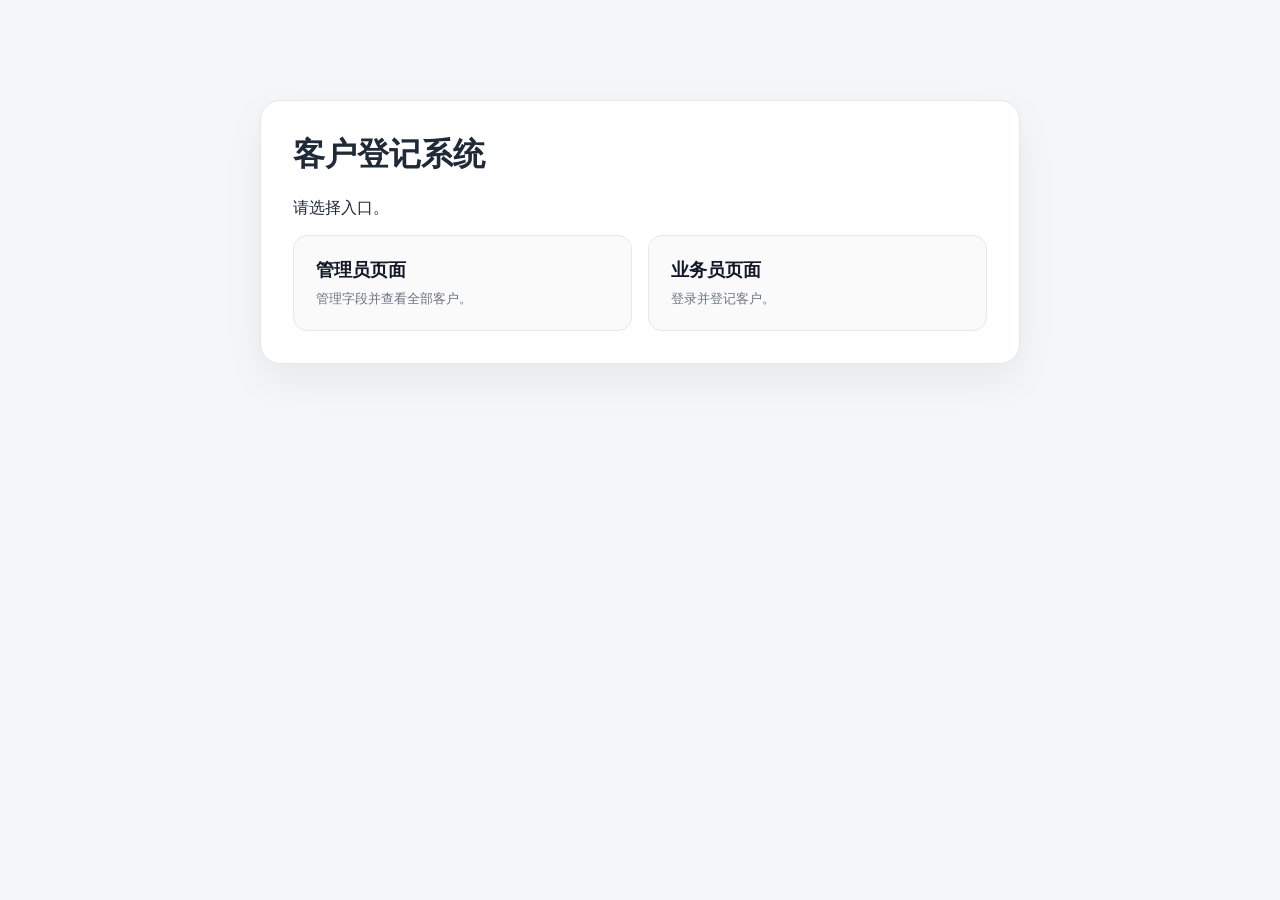
==== index.html @ ab311eb4 "Initialize GitHub Pages" ====
<!doctype html><html lang="zh-CN"><head><meta charset="utf-8"><meta name="viewport" content="width=device-width,initial-scale=1"><title>客户登记系统</title><style>body{font-family:Arial,"Microsoft YaHei";background:#f5f6f8;margin:0;color:#1f2937}.wrap{max-width:760px;margin:80px auto;padding:20px}.box{background:#fff;border:1px solid #e5e7eb;border-radius:20px;padding:32px;box-shadow:0 16px 40px rgba(0,0,0,.06)}h1{margin-top:0}.grid{display:grid;grid-template-columns:1fr 1fr;gap:16px}.card{display:block;text-decoration:none;color:#111827;border:1px solid #e5e7eb;border-radius:14px;padding:22px;background:#fafafa}.card b{font-size:18px}.card span{display:block;color:#6b7280;font-size:13px;margin-top:8px}@media(max-width:640px){.grid{grid-template-columns:1fr}}</style></head><body><div class="wrap"><div class="box"><h1>客户登记系统</h1><p>请选择入口。</p><div class="grid"><a class="card" href="./admin.html"><b>管理员页面</b><span>管理字段并查看全部客户。</span></a><a class="card" href="./sales.html"><b>业务员页面</b><span>登录并登记客户。</span></a></div></div></div></body></html>
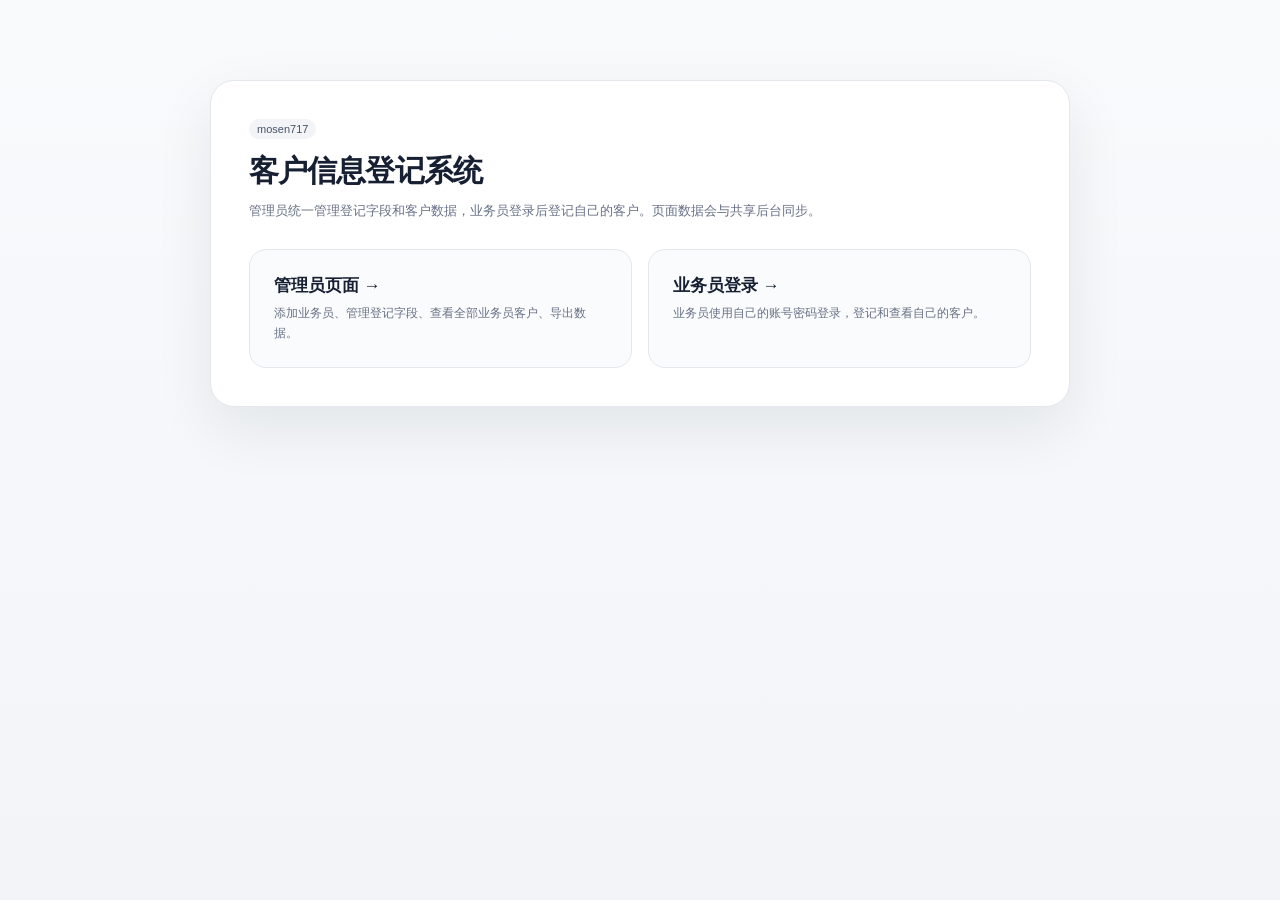
==== commit 6d197e8b: "Add files via upload" ====
--- a/index.html
+++ b/index.html
@@ -1 +1,3 @@
-<!doctype html><html lang="zh-CN"><head><meta charset="utf-8"><meta name="viewport" content="width=device-width,initial-scale=1"><title>客户登记系统</title><style>body{font-family:Arial,"Microsoft YaHei";background:#f5f6f8;margin:0;color:#1f2937}.wrap{max-width:760px;margin:80px auto;padding:20px}.box{background:#fff;border:1px solid #e5e7eb;border-radius:20px;padding:32px;box-shadow:0 16px 40px rgba(0,0,0,.06)}h1{margin-top:0}.grid{display:grid;grid-template-columns:1fr 1fr;gap:16px}.card{display:block;text-decoration:none;color:#111827;border:1px solid #e5e7eb;border-radius:14px;padding:22px;background:#fafafa}.card b{font-size:18px}.card span{display:block;color:#6b7280;font-size:13px;margin-top:8px}@media(max-width:640px){.grid{grid-template-columns:1fr}}</style></head><body><div class="wrap"><div class="box"><h1>客户登记系统</h1><p>请选择入口。</p><div class="grid"><a class="card" href="./admin.html"><b>管理员页面</b><span>管理字段并查看全部客户。</span></a><a class="card" href="./sales.html"><b>业务员页面</b><span>登录并登记客户。</span></a></div></div></div></body></html>+<!doctype html><html lang="zh-CN"><head><meta charset="utf-8"><meta name="viewport" content="width=device-width,initial-scale=1"><title>客户登记系统</title><link rel="stylesheet" href="./style.css"></head><body>
+<div class="hero"><div class="hero-card"><div class="pill">mosen717</div><h1 style="margin-top:12px">客户信息登记系统</h1><div class="muted">管理员统一管理登记字段和客户数据，业务员登录后登记自己的客户。页面数据会与共享后台同步。</div><div class="entry-grid"><a class="entry" href="./admin.html"><div class="title">管理员页面 →</div><div class="desc">添加业务员、管理登记字段、查看全部业务员客户、导出数据。</div></a><a class="entry" href="./login.html"><div class="title">业务员登录 →</div><div class="desc">业务员使用自己的账号密码登录，登记和查看自己的客户。</div></a></div></div></div>
+</body></html>
--- a/style.css
+++ b/style.css
@@ -0,0 +1,4 @@
+:root{--bg:#f4f6f9;--panel:#fff;--text:#172033;--muted:#667085;--line:#e4e7ec;--dark:#111827;--dark2:#263244;--ok:#067647;--okbg:#ecfdf3;--danger:#b42318;--dangerbg:#fef3f2;--warn:#b54708;--warnbg:#fffaeb;--blue:#175cd3;--bluebg:#eff8ff}
+*{box-sizing:border-box}html,body{min-height:100%}body{margin:0;background:linear-gradient(180deg,#f8fafc,#f2f4f7);color:var(--text);font-family:Inter,"Segoe UI","Microsoft YaHei",Arial,sans-serif}.hidden,[hidden]{display:none!important}
+a{color:inherit}.topbar{height:66px;background:rgba(255,255,255,.94);backdrop-filter:blur(10px);border-bottom:1px solid var(--line);display:flex;align-items:center;justify-content:space-between;padding:0 24px;position:sticky;top:0;z-index:20}.brand{font-weight:850;letter-spacing:-.02em}.subbrand{font-size:11px;color:var(--muted);margin-top:3px}.shell{max-width:1280px;margin:0 auto;padding:24px}.card{background:var(--panel);border:1px solid var(--line);border-radius:18px;padding:20px;box-shadow:0 8px 28px rgba(16,24,40,.045);margin-bottom:18px}.hero{max-width:900px;margin:80px auto;padding:0 20px}.hero-card{background:#fff;border:1px solid var(--line);border-radius:24px;padding:38px;box-shadow:0 22px 60px rgba(16,24,40,.08)}h1{font-size:30px;letter-spacing:-.03em;margin:0 0 8px}h2{font-size:18px;margin:0 0 16px}h3{font-size:14px;margin:0 0 12px}.muted{color:var(--muted);font-size:13px;line-height:1.65}.grid{display:grid;grid-template-columns:repeat(2,minmax(0,1fr));gap:12px}.grid3{display:grid;grid-template-columns:repeat(3,minmax(0,1fr));gap:12px}.entry-grid{display:grid;grid-template-columns:1fr 1fr;gap:16px;margin-top:28px}.entry{display:block;text-decoration:none;border:1px solid var(--line);border-radius:17px;padding:24px;background:#fafbfc;transition:.16s}.entry:hover{transform:translateY(-2px);box-shadow:0 12px 30px rgba(16,24,40,.08);border-color:#d0d5dd}.entry .title{font-weight:800;font-size:17px}.entry .desc{color:var(--muted);font-size:12px;line-height:1.6;margin-top:7px}.field{display:flex;flex-direction:column;gap:6px}.field label{font-size:12px;color:#475467;font-weight:700}.field input,.field select,.field textarea{width:100%;border:1px solid var(--line);border-radius:11px;padding:11px 12px;background:#fff;color:var(--text);font-size:14px;outline:none}.field textarea{min-height:92px;resize:vertical}.field input:focus,.field select:focus,.field textarea:focus{border-color:#98a2b3;box-shadow:0 0 0 3px rgba(16,24,40,.055)}.req{color:#d92d20}.row{display:flex;align-items:center;gap:9px;flex-wrap:wrap}.spacer{flex:1}.btn{appearance:none;border:0;border-radius:11px;padding:10px 14px;font-weight:750;font-size:13px;cursor:pointer;text-decoration:none;display:inline-flex;align-items:center;justify-content:center;gap:6px}.btn:hover{filter:brightness(.98)}.btn:disabled{opacity:.55;cursor:not-allowed}.btn.primary{background:var(--dark);color:#fff}.btn.primary:hover{background:var(--dark2)}.btn.soft{background:#f2f4f7;color:#344054}.btn.blue{background:var(--blue);color:#fff}.btn.danger{background:var(--dangerbg);color:var(--danger)}.btn.ok{background:var(--okbg);color:var(--ok)}.notice{padding:10px 12px;border-radius:10px;background:#f8fafc;color:#667085;font-size:12px;margin-top:12px;line-height:1.5}.notice.ok{background:var(--okbg);color:var(--ok)}.notice.err{background:var(--dangerbg);color:var(--danger)}.notice.warn{background:var(--warnbg);color:var(--warn)}.pill{display:inline-flex;padding:4px 8px;border-radius:999px;background:#f2f4f7;color:#475467;font-size:11px}.table-wrap{overflow:auto;border:1px solid var(--line);border-radius:13px}table{border-collapse:collapse;width:100%;min-width:760px;background:#fff}th,td{padding:11px 12px;border-bottom:1px solid #eef1f4;text-align:left;font-size:12px;vertical-align:top}th{background:#f8fafc;color:#475467;font-weight:750;position:sticky;top:0}tr:last-child td{border-bottom:0}.login-wrap{min-height:100vh;display:grid;place-items:center;padding:20px}.login-box{width:min(450px,100%);background:#fff;border:1px solid var(--line);border-radius:22px;padding:28px;box-shadow:0 24px 65px rgba(16,24,40,.11)}.login-box h1{font-size:24px}.divider{display:flex;align-items:center;gap:12px;color:#98a2b3;font-size:11px;margin:18px 0}.divider:before,.divider:after{content:"";height:1px;background:var(--line);flex:1}.stats{display:grid;grid-template-columns:repeat(3,1fr);gap:12px;margin-bottom:18px}.stat{background:#fff;border:1px solid var(--line);border-radius:16px;padding:18px}.stat .n{font-weight:850;font-size:24px}.stat .l{color:var(--muted);font-size:11px;margin-top:4px}.search{min-width:240px;border:1px solid var(--line);border-radius:11px;padding:10px 12px;outline:none}.empty{text-align:center;padding:34px;color:#98a2b3;font-size:13px}.section-title{display:flex;align-items:center;gap:10px;margin-bottom:16px}.section-title h2{margin:0}.dot{width:8px;height:8px;border-radius:50%;background:#111827}.small{font-size:11px;color:var(--muted)}.modal{position:fixed;inset:0;background:rgba(15,23,42,.42);display:grid;place-items:center;padding:18px;z-index:50}.modal-card{width:min(620px,100%);max-height:90vh;overflow:auto;background:#fff;border-radius:18px;padding:22px;box-shadow:0 30px 80px rgba(15,23,42,.2)}
+@media(max-width:760px){.shell{padding:14px}.topbar{padding:0 14px}.grid,.grid3,.entry-grid,.stats{grid-template-columns:1fr}.hero{margin:35px auto}.hero-card{padding:24px}.search{width:100%;min-width:0}.topbar .hide-mobile{display:none}}
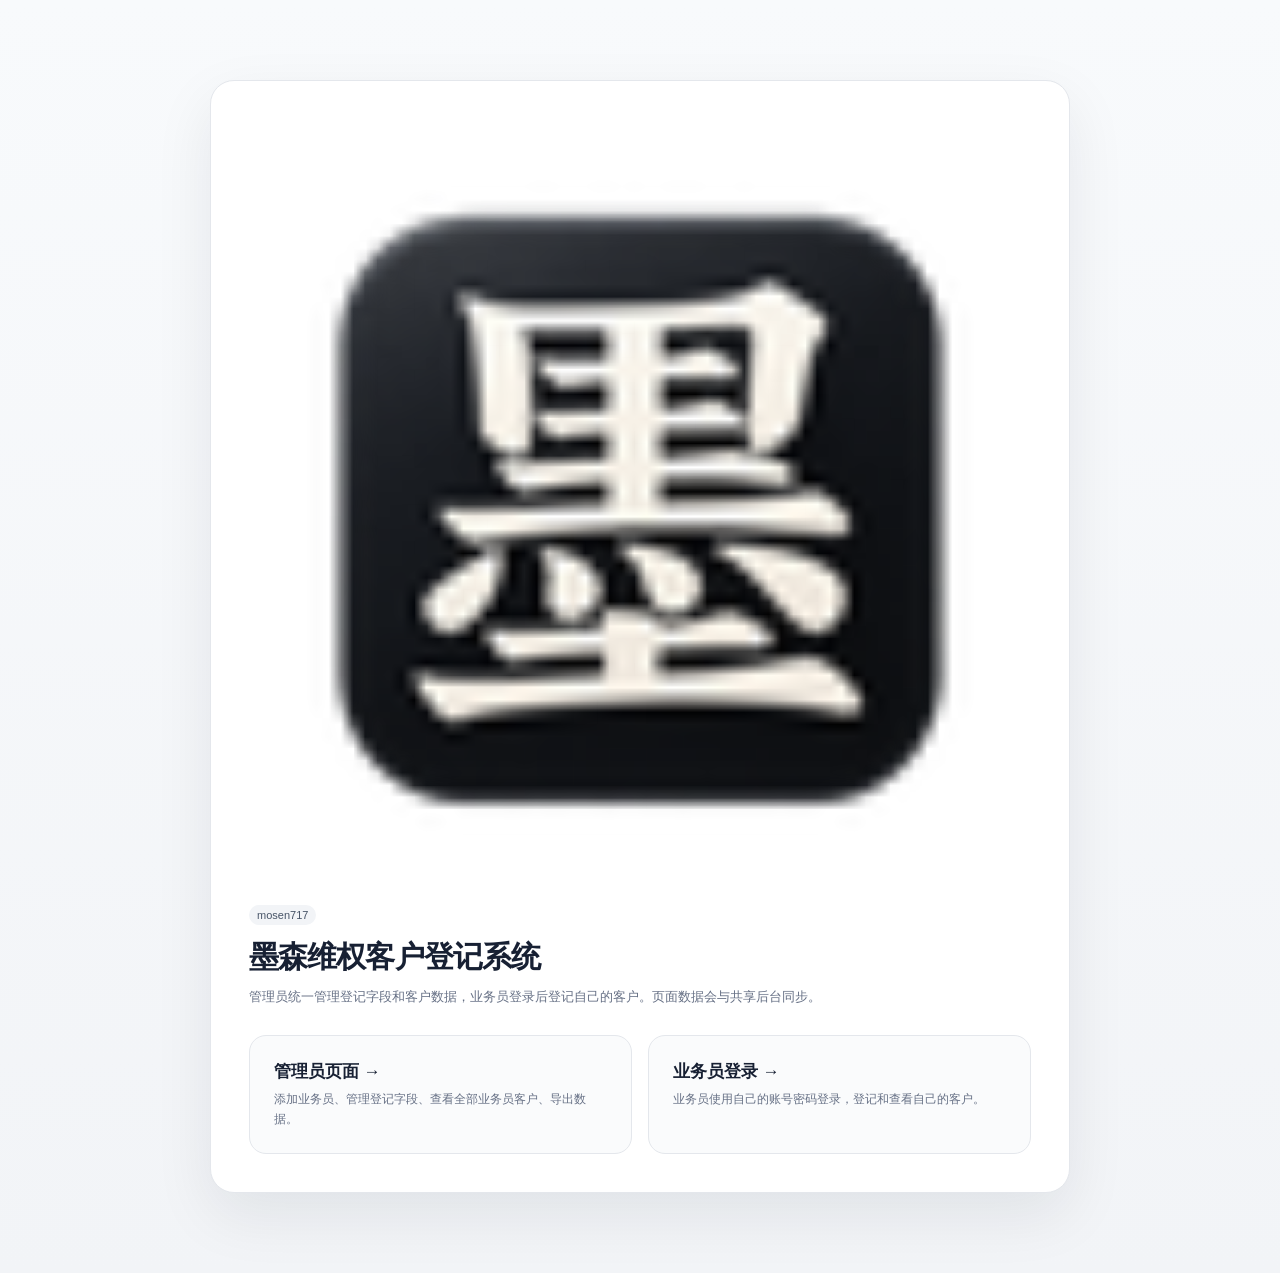
==== commit e4156887: "Add Mosen logo and favicon to home page" ====
--- a/index.html
+++ b/index.html
@@ -1,3 +1,3 @@
-<!doctype html><html lang="zh-CN"><head><meta charset="utf-8"><meta name="viewport" content="width=device-width,initial-scale=1"><title>客户登记系统</title><link rel="stylesheet" href="./style.css"></head><body>
-<div class="hero"><div class="hero-card"><div class="pill">mosen717</div><h1 style="margin-top:12px">客户信息登记系统</h1><div class="muted">管理员统一管理登记字段和客户数据，业务员登录后登记自己的客户。页面数据会与共享后台同步。</div><div class="entry-grid"><a class="entry" href="./admin.html"><div class="title">管理员页面 →</div><div class="desc">添加业务员、管理登记字段、查看全部业务员客户、导出数据。</div></a><a class="entry" href="./login.html"><div class="title">业务员登录 →</div><div class="desc">业务员使用自己的账号密码登录，登记和查看自己的客户。</div></a></div></div></div>
+<!doctype html><html lang="zh-CN"><head><meta charset="utf-8"><meta name="viewport" content="width=device-width,initial-scale=1"><title>墨森维权客户登记系统</title><link rel="icon" type="image/svg+xml" href="./mosen-logo.svg?v=20260926-18"><link rel="stylesheet" href="./style.css?v=20260926-18"></head><body>
+<div class="hero"><div class="hero-card"><img class="login-brand-logo" src="./mosen-logo.svg?v=20260926-18" alt="墨森"><div class="pill">mosen717</div><h1 style="margin-top:12px">墨森维权客户登记系统</h1><div class="muted">管理员统一管理登记字段和客户数据，业务员登录后登记自己的客户。页面数据会与共享后台同步。</div><div class="entry-grid"><a class="entry" href="./admin.html"><div class="title">管理员页面 →</div><div class="desc">添加业务员、管理登记字段、查看全部业务员客户、导出数据。</div></a><a class="entry" href="./login.html"><div class="title">业务员登录 →</div><div class="desc">业务员使用自己的账号密码登录，登记和查看自己的客户。</div></a></div></div></div>
 </body></html>
--- a/style.css
+++ b/style.css
@@ -2,3 +2,245 @@
 *{box-sizing:border-box}html,body{min-height:100%}body{margin:0;background:linear-gradient(180deg,#f8fafc,#f2f4f7);color:var(--text);font-family:Inter,"Segoe UI","Microsoft YaHei",Arial,sans-serif}.hidden,[hidden]{display:none!important}
 a{color:inherit}.topbar{height:66px;background:rgba(255,255,255,.94);backdrop-filter:blur(10px);border-bottom:1px solid var(--line);display:flex;align-items:center;justify-content:space-between;padding:0 24px;position:sticky;top:0;z-index:20}.brand{font-weight:850;letter-spacing:-.02em}.subbrand{font-size:11px;color:var(--muted);margin-top:3px}.shell{max-width:1280px;margin:0 auto;padding:24px}.card{background:var(--panel);border:1px solid var(--line);border-radius:18px;padding:20px;box-shadow:0 8px 28px rgba(16,24,40,.045);margin-bottom:18px}.hero{max-width:900px;margin:80px auto;padding:0 20px}.hero-card{background:#fff;border:1px solid var(--line);border-radius:24px;padding:38px;box-shadow:0 22px 60px rgba(16,24,40,.08)}h1{font-size:30px;letter-spacing:-.03em;margin:0 0 8px}h2{font-size:18px;margin:0 0 16px}h3{font-size:14px;margin:0 0 12px}.muted{color:var(--muted);font-size:13px;line-height:1.65}.grid{display:grid;grid-template-columns:repeat(2,minmax(0,1fr));gap:12px}.grid3{display:grid;grid-template-columns:repeat(3,minmax(0,1fr));gap:12px}.entry-grid{display:grid;grid-template-columns:1fr 1fr;gap:16px;margin-top:28px}.entry{display:block;text-decoration:none;border:1px solid var(--line);border-radius:17px;padding:24px;background:#fafbfc;transition:.16s}.entry:hover{transform:translateY(-2px);box-shadow:0 12px 30px rgba(16,24,40,.08);border-color:#d0d5dd}.entry .title{font-weight:800;font-size:17px}.entry .desc{color:var(--muted);font-size:12px;line-height:1.6;margin-top:7px}.field{display:flex;flex-direction:column;gap:6px}.field label{font-size:12px;color:#475467;font-weight:700}.field input,.field select,.field textarea{width:100%;border:1px solid var(--line);border-radius:11px;padding:11px 12px;background:#fff;color:var(--text);font-size:14px;outline:none}.field textarea{min-height:92px;resize:vertical}.field input:focus,.field select:focus,.field textarea:focus{border-color:#98a2b3;box-shadow:0 0 0 3px rgba(16,24,40,.055)}.req{color:#d92d20}.row{display:flex;align-items:center;gap:9px;flex-wrap:wrap}.spacer{flex:1}.btn{appearance:none;border:0;border-radius:11px;padding:10px 14px;font-weight:750;font-size:13px;cursor:pointer;text-decoration:none;display:inline-flex;align-items:center;justify-content:center;gap:6px}.btn:hover{filter:brightness(.98)}.btn:disabled{opacity:.55;cursor:not-allowed}.btn.primary{background:var(--dark);color:#fff}.btn.primary:hover{background:var(--dark2)}.btn.soft{background:#f2f4f7;color:#344054}.btn.blue{background:var(--blue);color:#fff}.btn.danger{background:var(--dangerbg);color:var(--danger)}.btn.ok{background:var(--okbg);color:var(--ok)}.notice{padding:10px 12px;border-radius:10px;background:#f8fafc;color:#667085;font-size:12px;margin-top:12px;line-height:1.5}.notice.ok{background:var(--okbg);color:var(--ok)}.notice.err{background:var(--dangerbg);color:var(--danger)}.notice.warn{background:var(--warnbg);color:var(--warn)}.pill{display:inline-flex;padding:4px 8px;border-radius:999px;background:#f2f4f7;color:#475467;font-size:11px}.table-wrap{overflow:auto;border:1px solid var(--line);border-radius:13px}table{border-collapse:collapse;width:100%;min-width:760px;background:#fff}th,td{padding:11px 12px;border-bottom:1px solid #eef1f4;text-align:left;font-size:12px;vertical-align:top}th{background:#f8fafc;color:#475467;font-weight:750;position:sticky;top:0}tr:last-child td{border-bottom:0}.login-wrap{min-height:100vh;display:grid;place-items:center;padding:20px}.login-box{width:min(450px,100%);background:#fff;border:1px solid var(--line);border-radius:22px;padding:28px;box-shadow:0 24px 65px rgba(16,24,40,.11)}.login-box h1{font-size:24px}.divider{display:flex;align-items:center;gap:12px;color:#98a2b3;font-size:11px;margin:18px 0}.divider:before,.divider:after{content:"";height:1px;background:var(--line);flex:1}.stats{display:grid;grid-template-columns:repeat(3,1fr);gap:12px;margin-bottom:18px}.stat{background:#fff;border:1px solid var(--line);border-radius:16px;padding:18px}.stat .n{font-weight:850;font-size:24px}.stat .l{color:var(--muted);font-size:11px;margin-top:4px}.search{min-width:240px;border:1px solid var(--line);border-radius:11px;padding:10px 12px;outline:none}.empty{text-align:center;padding:34px;color:#98a2b3;font-size:13px}.section-title{display:flex;align-items:center;gap:10px;margin-bottom:16px}.section-title h2{margin:0}.dot{width:8px;height:8px;border-radius:50%;background:#111827}.small{font-size:11px;color:var(--muted)}.modal{position:fixed;inset:0;background:rgba(15,23,42,.42);display:grid;place-items:center;padding:18px;z-index:50}.modal-card{width:min(620px,100%);max-height:90vh;overflow:auto;background:#fff;border-radius:18px;padding:22px;box-shadow:0 30px 80px rgba(15,23,42,.2)}
 @media(max-width:760px){.shell{padding:14px}.topbar{padding:0 14px}.grid,.grid3,.entry-grid,.stats{grid-template-columns:1fr}.hero{margin:35px auto}.hero-card{padding:24px}.search{width:100%;min-width:0}.topbar .hide-mobile{display:none}}
+
+.admin-shell{max-width:1480px;display:grid;grid-template-columns:238px minmax(0,1fr);gap:18px;align-items:start}
+.admin-sidebar{position:sticky;top:90px}.sidebar-card{background:#fff;border:1px solid var(--line);border-radius:18px;padding:12px;box-shadow:0 8px 28px rgba(16,24,40,.045)}
+.sidebar-section-title{font-size:10px;letter-spacing:.08em;text-transform:uppercase;color:#98a2b3;font-weight:800;padding:8px 10px 6px}
+.sidebar-divider{height:1px;background:#eef1f4;margin:10px 6px}
+.sidebar-item{width:100%;border:0;background:transparent;color:#475467;display:flex;align-items:center;gap:10px;padding:10px 11px;border-radius:11px;cursor:pointer;text-align:left;margin:2px 0;transition:.14s}
+.sidebar-item:hover{background:#f8fafc;color:#172033}.sidebar-item.active{background:#f2f4f7;color:#111827;box-shadow:inset 3px 0 0 #111827}
+.sidebar-icon{width:24px;height:24px;border-radius:8px;background:#f2f4f7;display:grid;place-items:center;font-size:12px;color:#667085;flex:0 0 24px}
+.sidebar-item.active .sidebar-icon{background:#111827;color:#fff}
+.sidebar-avatar{width:26px;height:26px;border-radius:9px;background:#eef2f6;display:grid;place-items:center;font-size:11px;font-weight:850;color:#475467;flex:0 0 26px}
+.sidebar-item.active .sidebar-avatar{background:#111827;color:#fff}
+.sidebar-text{min-width:0;flex:1;font-size:12px;font-weight:750;white-space:nowrap;overflow:hidden;text-overflow:ellipsis}
+.sidebar-text b{display:block;font-size:12px;white-space:nowrap;overflow:hidden;text-overflow:ellipsis}.sidebar-text small{display:block;font-size:10px;color:#98a2b3;font-weight:500;margin-top:1px;white-space:nowrap;overflow:hidden;text-overflow:ellipsis}
+.sidebar-count{min-width:24px;height:22px;padding:0 7px;border-radius:999px;background:#f2f4f7;color:#667085;display:inline-flex;align-items:center;justify-content:center;font-size:10px;font-weight:800}
+.sidebar-item.active .sidebar-count{background:#fff;color:#111827}
+.rep-customer-nav{max-height:420px;overflow:auto;padding-right:2px}.admin-main{min-width:0}
+.field-sort-list{border:1px solid var(--line);border-radius:13px;overflow:hidden;background:#fff}
+.field-sort-row{display:grid;grid-template-columns:42px minmax(180px,1fr) 90px auto;align-items:center;gap:12px;padding:12px;border-bottom:1px solid #eef1f4;background:#fff;transition:.12s}
+.field-sort-row:last-child{border-bottom:0}.field-sort-row.dragging{opacity:.45}.field-sort-row.drag-over{box-shadow:inset 0 3px 0 #111827}
+.drag-handle{font-size:20px;color:#98a2b3;cursor:grab;user-select:none;text-align:center}.drag-handle:active{cursor:grabbing}
+.field-sort-name{display:flex;flex-direction:column;gap:3px}.field-sort-name span{font-size:11px;color:#667085}.field-sort-order{font-size:11px;color:#667085}.nowrap{flex-wrap:nowrap}
+@media(max-width:900px){.admin-shell{grid-template-columns:1fr}.admin-sidebar{position:static}.sidebar-card{display:flex;gap:6px;overflow:auto;align-items:center}.sidebar-section-title,.sidebar-divider{display:none}.rep-customer-nav{display:flex;gap:6px;overflow:visible;max-height:none}.sidebar-item{width:auto;min-width:max-content;margin:0}.sidebar-text small{display:none}.sidebar-item.active{box-shadow:none;background:#111827;color:#fff}.sidebar-item.active .sidebar-count{background:#fff;color:#111827}}
+@media(max-width:760px){.field-sort-row{grid-template-columns:34px 1fr}.field-sort-order{display:none}.field-sort-row>.row{grid-column:2}}
+
+.preview-wrap{position:relative;display:inline-flex}.eye-btn{width:34px;height:34px;border:0;border-radius:10px;background:#f2f4f7;color:#475467;font-size:15px;cursor:pointer;display:grid;place-items:center}.eye-btn:hover{background:#e9edf3;color:#111827}
+.customer-preview{display:none;position:absolute;right:0;bottom:42px;width:380px;max-height:440px;overflow:auto;background:#fff;border:1px solid var(--line);border-radius:16px;padding:16px;box-shadow:0 22px 60px rgba(16,24,40,.18);z-index:80}
+.preview-wrap:hover .customer-preview{display:block}.preview-title{font-weight:850;font-size:14px;margin-bottom:12px}.preview-grid{display:grid;grid-template-columns:1fr 1fr;gap:8px}.preview-grid>div{background:#f8fafc;border:1px solid #eef1f4;border-radius:10px;padding:9px}.preview-grid span{display:block;color:#98a2b3;font-size:10px;margin-bottom:3px}.preview-grid b{display:block;font-size:12px;word-break:break-word}.preview-progress-title{font-size:11px;font-weight:800;color:#475467;margin:14px 0 8px}
+.progress-cell{min-width:260px}.mini-progress{display:flex;align-items:flex-start;gap:0;min-width:max-content}.mini-progress-step{position:relative;display:flex;flex-direction:column;align-items:center;min-width:68px;color:#98a2b3;font-size:9px;text-align:center}.mini-progress-step:before{content:"";position:absolute;top:6px;left:-50%;width:100%;height:2px;background:#e4e7ec;z-index:0}.mini-progress-step:first-child:before{display:none}.mini-progress-step i{width:13px;height:13px;border-radius:50%;background:#e4e7ec;border:2px solid #fff;box-shadow:0 0 0 1px #d0d5dd;z-index:1}.mini-progress-step b{font-weight:650;margin-top:5px;max-width:64px;white-space:nowrap;overflow:hidden;text-overflow:ellipsis}.mini-progress-step.done{color:#067647}.mini-progress-step.done:before{background:#75c9a3}.mini-progress-step.done i{background:#12b76a;box-shadow:0 0 0 1px #12b76a}
+.progress-editor{margin-top:18px;padding:16px;border:1px solid var(--line);border-radius:14px;background:#fafbfc}.progress-checklist{display:grid;gap:8px}.progress-check{display:grid;grid-template-columns:34px 1fr 28px;align-items:center;gap:10px;padding:10px 12px;background:#fff;border:1px solid var(--line);border-radius:11px;cursor:pointer;transition:.12s}.progress-check input{display:none}.progress-check:hover{border-color:#cfd4dc}.progress-check.checked{background:#ecfdf3;border-color:#abefc6}.progress-check-index{width:26px;height:26px;border-radius:8px;background:#f2f4f7;display:grid;place-items:center;font-size:11px;font-weight:800}.progress-check.checked .progress-check-index{background:#12b76a;color:#fff}.progress-check-label{font-size:12px;font-weight:750}.progress-check-mark{opacity:0;color:#067647;font-weight:900}.progress-check.checked .progress-check-mark{opacity:1}
+.progress-name-input{width:100%;border:1px solid var(--line);border-radius:9px;padding:8px 10px;font:inherit;font-weight:750;color:var(--text);background:#fff}.progress-name-input:focus{outline:none;border-color:#98a2b3;box-shadow:0 0 0 3px rgba(16,24,40,.05)}
+@media(max-width:760px){.customer-preview{position:fixed;left:12px;right:12px;bottom:12px;width:auto;max-height:70vh}.progress-cell{min-width:210px}.preview-grid{grid-template-columns:1fr}}
+
+/* Large customer hover preview */
+.customer-preview{display:none;position:fixed;top:84px;right:24px;width:min(760px,calc(100vw - 48px));max-height:calc(100vh - 108px);overflow-y:auto;overflow-x:hidden;background:#fff;border:1px solid #dfe3e8;border-radius:20px;padding:24px;box-shadow:0 28px 90px rgba(15,23,42,.24);z-index:9999}
+.customer-preview.open{display:block}
+.preview-wrap:hover .customer-preview{display:none}
+.preview-wrap:hover .customer-preview.open{display:block}
+.preview-panel-head{display:flex;align-items:flex-start;gap:16px;justify-content:space-between;padding-bottom:16px;border-bottom:1px solid #eef1f4;margin-bottom:18px}
+.preview-title{font-size:20px;font-weight:900;letter-spacing:-.02em;margin:0}.preview-subtitle{font-size:11px;color:#98a2b3;margin-top:4px}
+.preview-rep-badge{display:inline-flex;align-items:center;padding:6px 10px;border-radius:999px;background:#f2f4f7;color:#475467;font-size:11px;font-weight:750;white-space:nowrap}
+.preview-grid-large{grid-template-columns:repeat(2,minmax(0,1fr));gap:10px}.preview-grid-large>div{padding:12px 13px;border-radius:12px;background:#f8fafc;border:1px solid #eef1f4}
+.preview-grid-large span{font-size:10px;color:#98a2b3;display:block;margin-bottom:5px}.preview-grid-large b{font-size:13px;color:#172033;line-height:1.55;white-space:pre-wrap;word-break:break-word}
+.preview-grid-large .preview-full{grid-column:1/-1}
+.preview-progress-block{margin-top:22px;padding-top:18px;border-top:1px solid #e9edf2}.preview-progress-head{display:flex;align-items:center;justify-content:space-between;gap:12px}.preview-progress-head b{font-size:14px}.preview-progress-head strong{font-size:22px;letter-spacing:-.02em}
+.percent-progress{height:10px;background:#edf0f3;border-radius:999px;overflow:hidden;margin-top:10px}.percent-progress>span{display:block;height:100%;background:#111827;border-radius:999px;transition:width .2s}
+.preview-progress-meta{font-size:10px;color:#98a2b3;margin-top:7px}.preview-stage-list{display:grid;gap:8px;margin-top:14px}
+.preview-stage{display:grid;grid-template-columns:28px 24px 1fr;align-items:center;gap:8px;padding:10px 12px;border:1px solid #e4e7ec;border-radius:11px;background:#fff;color:#667085}
+.preview-stage.done{background:#ecfdf3;border-color:#abefc6;color:#067647}.preview-stage-check{width:24px;height:24px;border-radius:50%;border:1px solid #d0d5dd;display:grid;place-items:center;font-size:12px;font-weight:900}
+.preview-stage.done .preview-stage-check{background:#12b76a;border-color:#12b76a;color:#fff}.preview-stage-index{font-size:10px;color:#98a2b3;font-weight:800}.preview-stage-label{font-size:12px;font-weight:750}
+.eye-btn{width:36px;height:36px}.eye-btn svg{display:block}
+
+/* Progress editor in salesperson modal */
+.modal-card{width:min(760px,100%)}.progress-editor-prominent{margin-top:18px;background:#f8fafc;border:1px solid #dde2e8;padding:18px;border-radius:16px}
+.edit-progress-percent{font-size:20px;letter-spacing:-.02em}.edit-percent-bar{margin-top:0}
+.progress-empty{padding:14px;border:1px dashed #d0d5dd;border-radius:11px;color:#667085;font-size:12px;text-align:center;background:#fff}
+.progress-check{padding:12px 14px;min-height:50px}.progress-check-label{font-size:13px}
+
+@media(max-width:800px){
+  .customer-preview{top:12px;right:12px;left:12px;width:auto;max-height:calc(100vh - 24px);padding:18px}
+  .preview-grid-large{grid-template-columns:1fr}
+  .preview-grid-large .preview-full{grid-column:auto}
+}
+
+/* v11 global hover preview portal: never clipped by table */
+.customer-preview-portal{position:fixed;z-index:2147483000;top:50%;left:50%;transform:translate(-50%,-50%);width:min(920px,calc(100vw - 56px));max-height:calc(100vh - 56px);overflow-y:auto;overflow-x:hidden;background:#fff;border:1px solid #d8dee6;border-radius:22px;padding:28px;box-shadow:0 34px 120px rgba(15,23,42,.32)}
+.customer-preview-portal[hidden]{display:none!important}
+.customer-preview-portal .preview-title{font-size:22px}
+.customer-preview-portal .preview-grid-large{grid-template-columns:repeat(2,minmax(0,1fr));gap:12px}
+.customer-preview-portal .preview-grid-large>div{padding:14px 15px}
+.customer-preview-portal .preview-progress-block{margin-top:26px;padding-top:22px}
+.customer-preview-portal .preview-stage-list{max-height:none}
+
+/* disable legacy in-table preview panels */
+.preview-wrap>.customer-preview{display:none!important}
+
+/* entire customer row as progress bar */
+.customer-table tbody tr.customer-progress-row{background:linear-gradient(90deg,var(--row-fill) 0,var(--row-fill) var(--row-progress),#fff var(--row-progress),#fff 100%);transition:background .18s}
+.customer-table tbody tr.customer-progress-row td{background:transparent}
+.customer-table tbody tr.customer-progress-row:hover{box-shadow:inset 4px 0 0 var(--row-solid)}
+.row-progress-badge{display:inline-flex;align-items:center;justify-content:center;margin-left:8px;padding:3px 7px;border-radius:999px;background:var(--row-solid);color:#fff;font-size:9px;font-weight:850;vertical-align:middle;min-width:34px}
+
+/* admin and salesperson progress editors */
+.admin-progress-editor{margin-top:18px}
+.progress-editor-prominent{display:block!important}
+.progress-checklist{display:grid!important;gap:8px!important}
+.progress-check{display:grid!important}
+
+/* consistent real eye icon */
+.eye-btn{width:36px;height:36px;border:0;border-radius:10px;background:#f2f4f7;color:#344054;cursor:pointer;display:grid;place-items:center}
+.eye-btn svg{display:block;width:18px;height:18px}
+.eye-btn:hover{background:#e9edf3;color:#111827}
+
+/* ensure modal can show all progress controls */
+.modal-card{width:min(800px,calc(100vw - 36px));max-height:92vh;overflow:auto}
+
+@media(max-width:800px){
+  .customer-preview-portal{top:12px;left:12px;right:12px;bottom:12px;transform:none;width:auto;max-height:none;padding:18px}
+  .customer-preview-portal .preview-grid-large{grid-template-columns:1fr}
+}
+
+/* v12 interactive preview editor */
+.customer-preview-portal{top:24px;bottom:24px;left:50%;transform:translateX(-50%);width:min(1100px,calc(100vw - 48px));max-height:none;height:auto;padding:30px;overflow-y:auto;overflow-x:hidden}
+.preview-close-btn{border:0;background:#f2f4f7;color:#344054;border-radius:10px;padding:9px 13px;font-weight:750;cursor:pointer}
+.preview-close-btn:hover{background:#e9edf3}
+.preview-meta-row{display:grid;grid-template-columns:1fr 1fr;gap:12px;margin-bottom:16px}
+.preview-readonly{background:#f8fafc;border:1px solid #eef1f4;border-radius:12px;padding:12px 13px}
+.preview-readonly span{display:block;color:#98a2b3;font-size:10px;margin-bottom:5px}.preview-readonly b{font-size:13px;word-break:break-word}
+.preview-editor-grid{display:grid;grid-template-columns:repeat(2,minmax(0,1fr));gap:12px}
+.preview-editor-grid .field textarea{min-height:120px}
+.preview-progress-edit{margin-top:24px}
+.preview-progress-checklist{margin-top:14px}
+.preview-save-bar{position:sticky;bottom:-30px;margin:24px -30px -30px;padding:14px 30px;background:rgba(255,255,255,.96);backdrop-filter:blur(8px);border-top:1px solid #e9edf2;display:flex;align-items:center;gap:12px;z-index:4}
+.preview-save-bar .notice{margin:0;flex:1}
+.customer-preview-portal .field input,.customer-preview-portal .field select,.customer-preview-portal .field textarea{background:#fff}
+@media(max-width:800px){
+  .customer-preview-portal{top:10px;bottom:10px;left:10px;right:10px;transform:none;width:auto;padding:18px}
+  .preview-meta-row,.preview-editor-grid{grid-template-columns:1fr}
+  .preview-save-bar{bottom:-18px;margin:20px -18px -18px;padding:12px 18px}
+}
+
+/* v13 fixed customer list */
+.fixed-customer-table table{min-width:1180px}
+.fixed-customer-table th,.fixed-customer-table td{vertical-align:middle}
+.fixed-customer-table th:nth-child(1){min-width:150px}
+.fixed-customer-table th:nth-child(2){min-width:140px}
+.fixed-customer-table th:nth-child(3){min-width:140px}
+.fixed-customer-table th:nth-child(4){min-width:180px}
+.fixed-customer-table th:nth-child(5){min-width:130px}
+.fixed-customer-table th:nth-child(6){min-width:180px}
+.fixed-customer-table th:nth-child(7){min-width:180px}
+.fixed-customer-table th:nth-child(8){min-width:160px}
+.current-progress-text{font-weight:800}
+
+/* v14 responsive customer list: no horizontal customer-row scrolling */
+.shell{max-width:1680px}
+.admin-shell{max-width:1880px;grid-template-columns:240px minmax(0,1fr)}
+.admin-main,.card,#customerList{min-width:0}
+.fixed-customer-table{overflow:visible}
+.fixed-customer-table table{min-width:0;table-layout:fixed}
+.fixed-customer-table th,.fixed-customer-table td{font-size:clamp(12px,.78vw,14px);padding:12px 10px;overflow-wrap:anywhere}
+.fixed-customer-table th:nth-child(1){width:12%}
+.fixed-customer-table th:nth-child(2){width:13%}
+.fixed-customer-table th:nth-child(3){width:12%}
+.fixed-customer-table th:nth-child(4){width:16%}
+.fixed-customer-table th:nth-child(5){width:11%}
+.fixed-customer-table th:nth-child(6){width:14%}
+.fixed-customer-table th:nth-child(7){width:14%}
+.fixed-customer-table th:nth-child(8){width:170px}
+.fixed-customer-table .btn{padding:9px 11px;font-size:12px}
+.fixed-customer-table .row.nowrap{gap:6px}
+.fixed-customer-table .eye-btn{width:34px;height:34px;flex:0 0 34px}
+
+/* Laptop and smaller: each customer becomes a responsive information bubble */
+@media(max-width:1450px){
+  .shell{max-width:none;padding:20px}
+  .admin-shell{grid-template-columns:220px minmax(0,1fr);gap:14px}
+  .fixed-customer-table{border:0;background:transparent;overflow:visible}
+  .fixed-customer-table table,.fixed-customer-table tbody{display:block;width:100%;min-width:0;background:transparent}
+  .fixed-customer-table thead{display:none}
+  .fixed-customer-table tbody{display:grid;gap:12px}
+  .fixed-customer-table tbody tr.customer-progress-row{
+    display:grid;
+    grid-template-columns:repeat(4,minmax(0,1fr));
+    gap:0;
+    width:100%;
+    border:1px solid #e4e7ec;
+    border-radius:16px;
+    overflow:hidden;
+    background:linear-gradient(90deg,var(--row-fill) 0,var(--row-fill) var(--row-progress),#fff var(--row-progress),#fff 100%);
+    box-shadow:0 5px 16px rgba(16,24,40,.035)
+  }
+  .fixed-customer-table tbody tr.customer-progress-row td{
+    display:block;
+    width:auto!important;
+    min-width:0!important;
+    border:0;
+    border-right:1px solid rgba(228,231,236,.86);
+    border-bottom:1px solid rgba(228,231,236,.86);
+    padding:12px 13px;
+    font-size:13px;
+    line-height:1.4;
+    word-break:break-word
+  }
+  .fixed-customer-table tbody tr.customer-progress-row td:before{
+    content:attr(data-label);
+    display:block;
+    margin-bottom:5px;
+    color:#667085;
+    font-size:10px;
+    font-weight:750
+  }
+  .fixed-customer-table tbody tr.customer-progress-row td:nth-child(4n){border-right:0}
+  .fixed-customer-table tbody tr.customer-progress-row td:nth-last-child(-n+4){border-bottom:0}
+  .fixed-customer-table tbody tr.customer-progress-row td[data-label="操作"]{display:flex;align-items:center}
+  .fixed-customer-table tbody tr.customer-progress-row td[data-label="操作"] .row{flex-wrap:nowrap}
+  .row-progress-badge{font-size:10px}
+}
+
+/* Compact notebook */
+@media(max-width:1100px){
+  body{font-size:14px}
+  .admin-shell{grid-template-columns:1fr}
+  .admin-sidebar{position:static}
+  .sidebar-card{display:flex;gap:6px;overflow-x:auto;overflow-y:hidden;align-items:center;scrollbar-width:thin}
+  .sidebar-section-title,.sidebar-divider{display:none}
+  .rep-customer-nav{display:flex;gap:6px;max-height:none;overflow:visible}
+  .sidebar-item{width:auto;min-width:max-content;margin:0}
+  .fixed-customer-table tbody tr.customer-progress-row{grid-template-columns:repeat(2,minmax(0,1fr))}
+  .fixed-customer-table tbody tr.customer-progress-row td{border-right:1px solid rgba(228,231,236,.86);border-bottom:1px solid rgba(228,231,236,.86)}
+  .fixed-customer-table tbody tr.customer-progress-row td:nth-child(2n){border-right:0}
+  .fixed-customer-table tbody tr.customer-progress-row td:nth-last-child(-n+2){border-bottom:0}
+  .card{padding:18px}
+  .search{min-width:190px;font-size:14px}
+  .btn{font-size:13px}
+}
+
+/* Very small screens: one field per line, still no horizontal customer scrolling */
+@media(max-width:680px){
+  .shell{padding:12px}
+  .topbar{padding:0 12px}
+  .fixed-customer-table tbody tr.customer-progress-row{grid-template-columns:1fr}
+  .fixed-customer-table tbody tr.customer-progress-row td{
+    border-right:0!important;
+    border-bottom:1px solid rgba(228,231,236,.86)!important;
+    font-size:14px;
+    padding:12px 14px
+  }
+  .fixed-customer-table tbody tr.customer-progress-row td:last-child{border-bottom:0!important}
+  .fixed-customer-table tbody tr.customer-progress-row td:before{font-size:11px}
+  .fixed-customer-table tbody tr.customer-progress-row td[data-label="操作"] .row{width:100%;flex-wrap:wrap}
+  .fixed-customer-table tbody tr.customer-progress-row td[data-label="操作"] .btn{flex:1;min-width:80px}
+  .fixed-customer-table tbody tr.customer-progress-row td[data-label="操作"] .preview-wrap{flex:0 0 auto}
+}
+
+/* v15 logs and backup */
+.activity-list{display:grid;gap:10px}.activity-item{display:grid;grid-template-columns:170px 1fr;gap:14px;padding:14px 16px;border:1px solid var(--line);border-radius:14px;background:#fff}.activity-time{font-size:11px;color:#667085;font-variant-numeric:tabular-nums;padding-top:2px}.activity-title{font-size:13px;font-weight:750;line-height:1.55;color:#172033}.activity-meta{font-size:10px;color:#98a2b3;margin-top:5px}.backup-intro{padding:14px 16px;border:1px solid #e4e7ec;border-radius:13px;background:#f8fafc;color:#475467;font-size:12px;line-height:1.7}.backup-actions{display:flex;gap:10px;flex-wrap:wrap;margin-top:16px}
+@media(max-width:760px){.activity-item{grid-template-columns:1fr;gap:5px}.activity-time{font-size:10px}.backup-actions .btn{flex:1;min-width:150px}}
+
+/* v16 country flag select display */
+.field select{font-family:Inter,"Segoe UI Emoji","Apple Color Emoji","Noto Color Emoji","Microsoft YaHei",Arial,sans-serif}
+.field select option{font-family:"Segoe UI Emoji","Apple Color Emoji","Noto Color Emoji","Microsoft YaHei",Arial,sans-serif}
+.country-value{display:inline-flex;align-items:center;gap:7px;font-weight:700}
